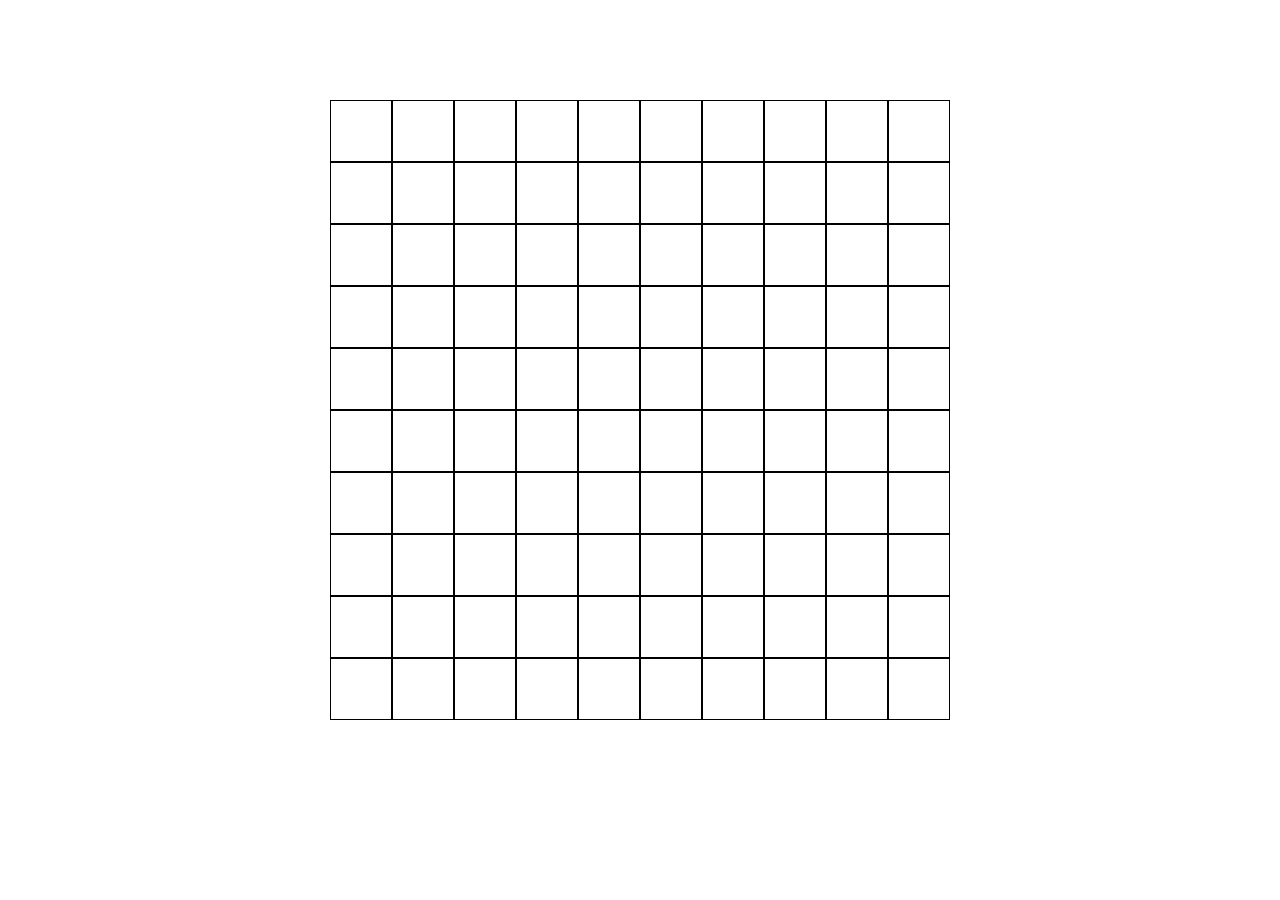
==== index.html @ 5c36451f "initial commit" ====
<!DOCTYPE html>
<html>
<head>
	<title>100 Blocks A Day</title>
	<style type="text/css">
		body {
			max-width: 620px;
			margin: auto;
			margin-top: 100px;
			display: flex;
			justify-content: space-around;
			flex-wrap: wrap;
		}

		.block {
			width: 60px;
			height: 60px;
			border: 1px solid black;
		}

		.row {
			background-color: red;
			width: 100px;
			height: 100px;
			border: 1px solid black;
		}
	</style>
</head>
<body>
	<script type="text/javascript">
		var colorBlock = function() {
			console.log("clicked");
			this.style.backgroundColor = "red";
		};

		for (var i = 0; i < 100; i++) {
			var block = document.createElement("div");
			// adding +1 to the count to make it more human-intuitive (1-100)
			block.id = "block" + (i + 1).toString();
			block.className = "block";
			block.addEventListener("click", colorBlock);
			document.getElementsByTagName("body")[0].appendChild(block);
		}
	</script>

</body>
</html>
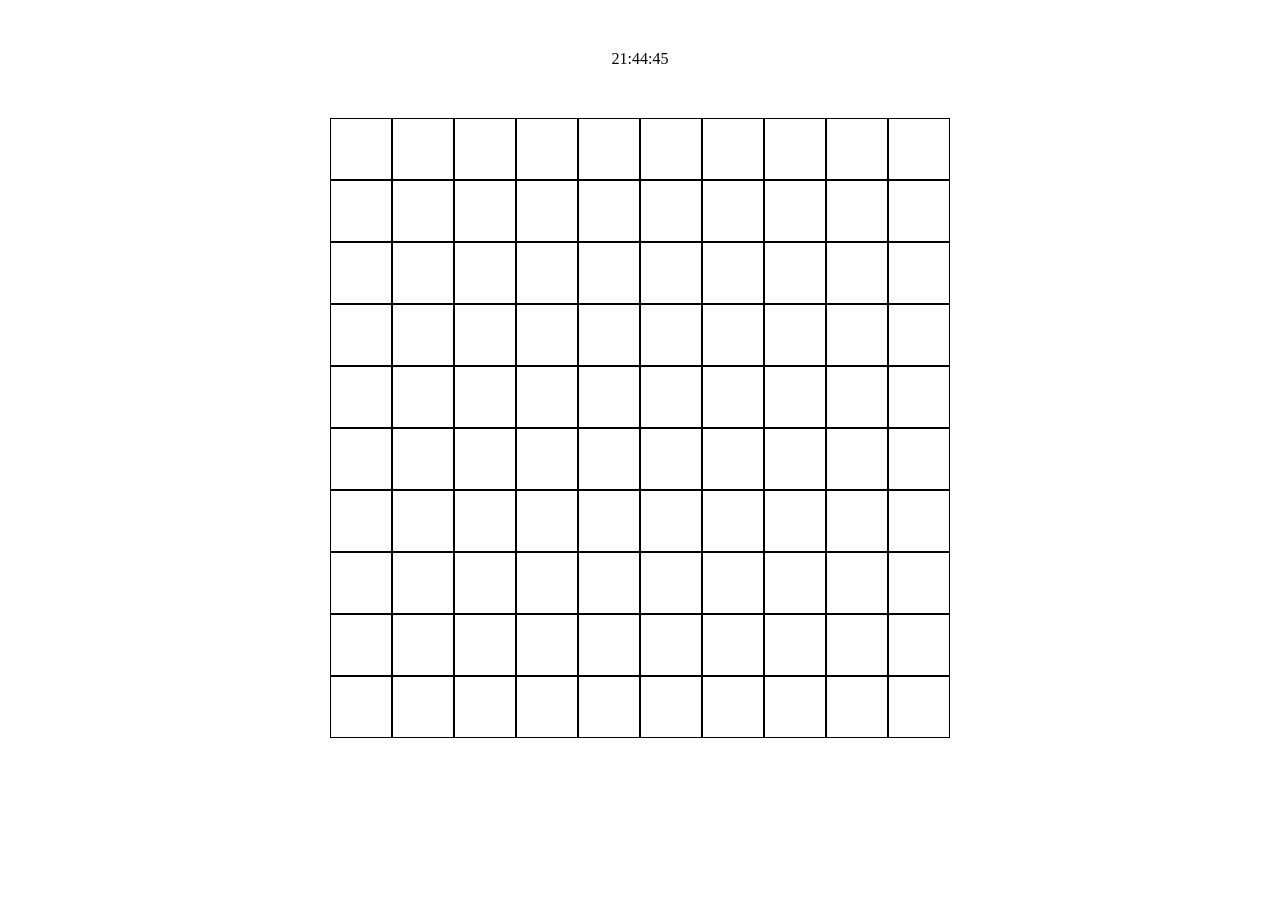
==== commit ad5e3218: "add time" ====
--- a/index.html
+++ b/index.html
@@ -6,7 +6,11 @@
 		body {
 			max-width: 620px;
 			margin: auto;
-			margin-top: 100px;
+			margin-top: 50px;
+		}
+
+		#all-blocks {
+			margin-top: 50px;
 			display: flex;
 			justify-content: space-around;
 			flex-wrap: wrap;
@@ -18,19 +22,44 @@
 			border: 1px solid black;
 		}
 
-		.row {
-			background-color: red;
-			width: 100px;
-			height: 100px;
-			border: 1px solid black;
+		#time {
+			text-align: center;
 		}
+
 	</style>
+	<script type="text/javascript">
+		// display time at the top of the page
+		var startTime = function() {
+			var today = new Date();
+			var h = today.getHours();
+			var m = today.getMinutes();
+			var s = today.getSeconds();
+			m = checkTime(m);
+			s = checkTime(s);
+			document.getElementById("time").innerHTML = h + ":" + m + ":" + s;
+			// make it tick!
+			var t = setTimeout(startTime, 500);
+		};
+
+		var checkTime = function(i) {
+			if (i < 10) {
+				i = "0" + i; // add zero in front of numbers < 10
+			}
+			return i;
+		};
+	</script>
 </head>
-<body>
-	<script type="text/javascript">
+
+<body onload="startTime()">
+<div id="time"></div>
+<div id="all-blocks"></div>
+<script type="text/javascript">
+
+		// TODO: allow user to de-select button on second click action
+		// TODO: allow user to drag to select multiple blocks
 		var colorBlock = function() {
-			console.log("clicked");
-			this.style.backgroundColor = "red";
+			// TODO: allow different color selections for different time slots
+			this.style.backgroundColor = "orange";
 		};
 
 		for (var i = 0; i < 100; i++) {
@@ -39,9 +68,8 @@
 			block.id = "block" + (i + 1).toString();
 			block.className = "block";
 			block.addEventListener("click", colorBlock);
-			document.getElementsByTagName("body")[0].appendChild(block);
+			document.getElementById("all-blocks").appendChild(block);
 		}
-	</script>
-
+</script>
 </body>
 </html>
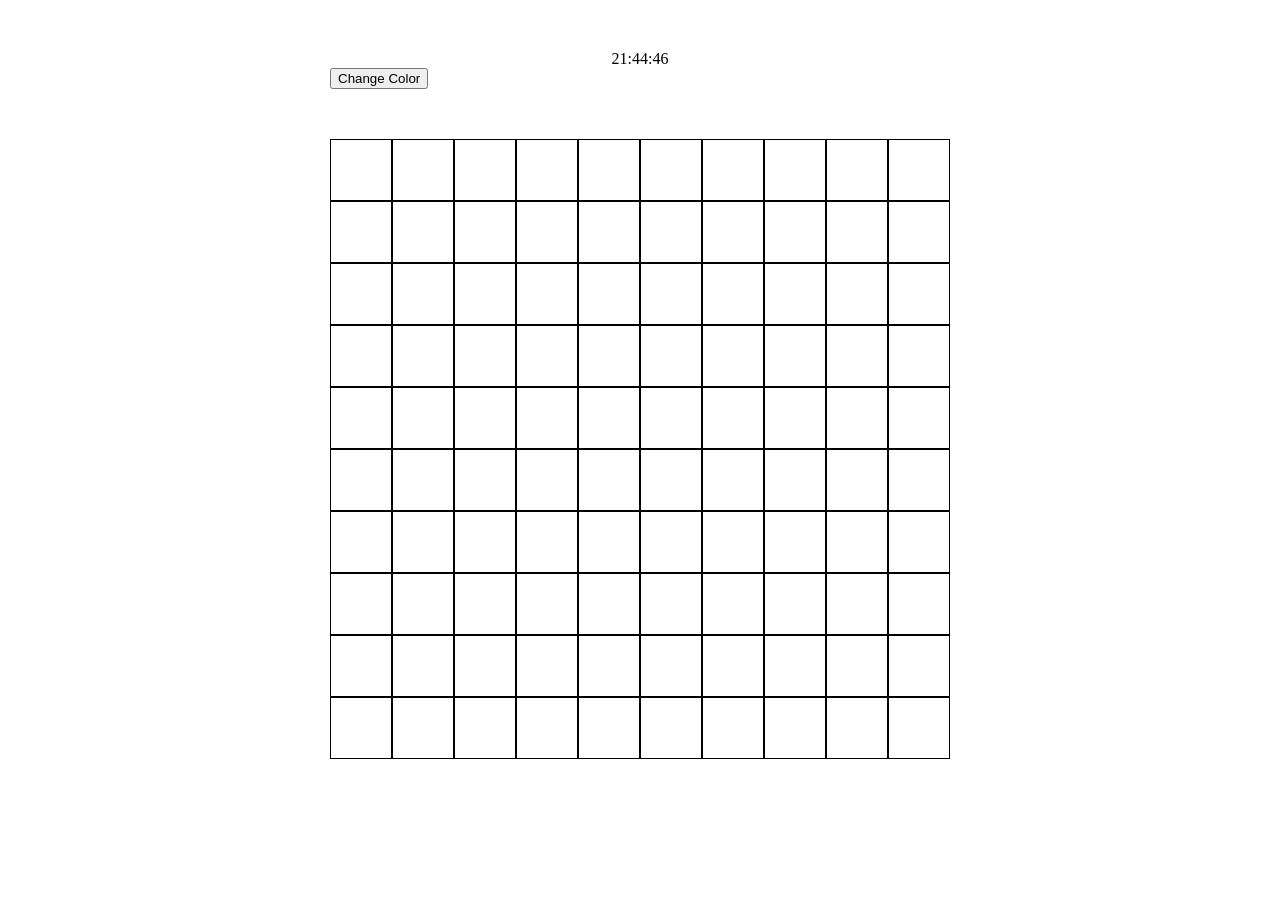
==== commit 9043436d: "switch color back on second click" ====
--- a/index.html
+++ b/index.html
@@ -47,19 +47,35 @@
 			}
 			return i;
 		};
+
+		var switchColor = function(color) {
+			if (color == "orange") {
+				color = "red";
+			}
+			else {
+				color = "orange";
+			}
+		};
 	</script>
 </head>
 
 <body onload="startTime()">
 <div id="time"></div>
+<!-- TODO: make it possible to change the color that a square assumes when clicked -->
+<button id="color-switch" onclick="switchColor()">Change Color</button>
 <div id="all-blocks"></div>
 <script type="text/javascript">
-
-		// TODO: allow user to de-select button on second click action
 		// TODO: allow user to drag to select multiple blocks
 		var colorBlock = function() {
+			var color = "red";
+			if (this.style.backgroundColor == "white") {
+				this.style.backgroundColor = color;
+			}
+			// restore white color on second click
+			else {
+				this.style.backgroundColor = "white";
+			}
 			// TODO: allow different color selections for different time slots
-			this.style.backgroundColor = "orange";
 		};
 
 		for (var i = 0; i < 100; i++) {
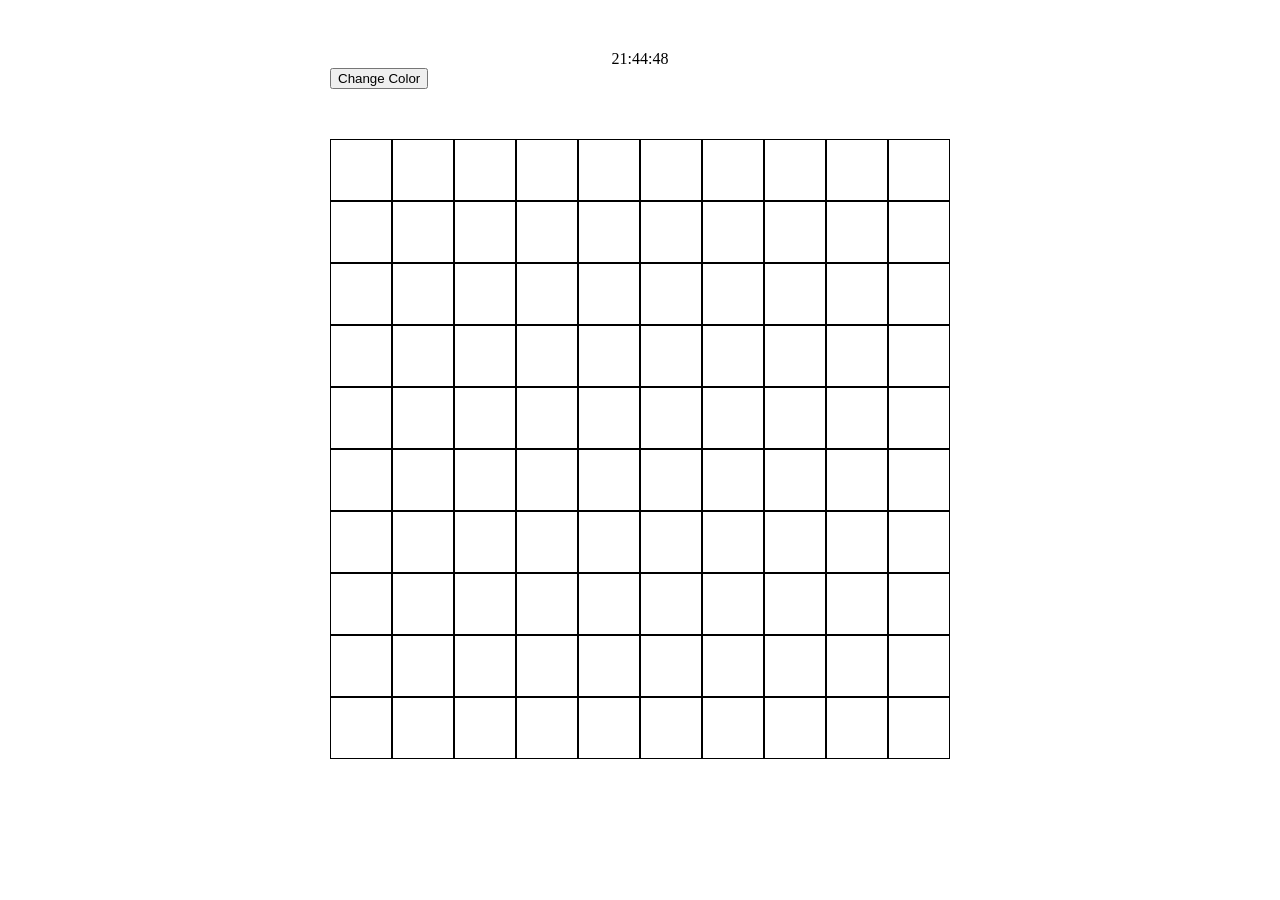
==== commit 4367fd23: "fix: single-click changes color" ====
--- a/index.html
+++ b/index.html
@@ -61,21 +61,27 @@
 
 <body onload="startTime()">
 <div id="time"></div>
+
 <!-- TODO: make it possible to change the color that a square assumes when clicked -->
+
 <button id="color-switch" onclick="switchColor()">Change Color</button>
 <div id="all-blocks"></div>
 <script type="text/javascript">
+
 		// TODO: allow user to drag to select multiple blocks
+
 		var colorBlock = function() {
 			var color = "red";
-			if (this.style.backgroundColor == "white") {
+			if (this.style.backgroundColor == "") {
 				this.style.backgroundColor = color;
 			}
-			// restore white color on second click
+			// restore no color on second click
 			else {
-				this.style.backgroundColor = "white";
+				this.style.backgroundColor = "";
 			}
+
 			// TODO: allow different color selections for different time slots
+
 		};
 
 		for (var i = 0; i < 100; i++) {
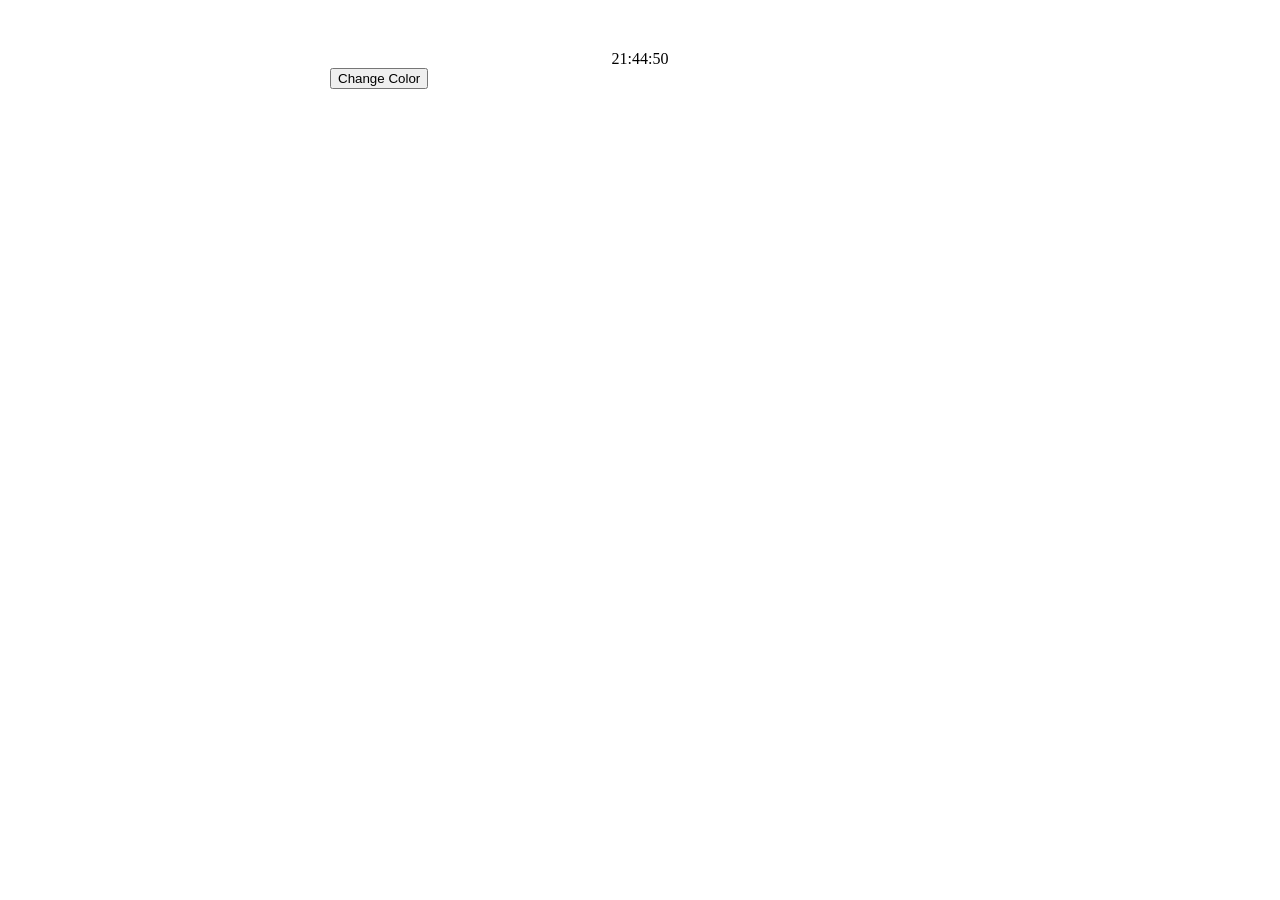
==== commit fab6e5bf: "transition to d3.js" ====
--- a/index.html
+++ b/index.html
@@ -2,6 +2,7 @@
 <html>
 <head>
 	<title>100 Blocks A Day</title>
+	<script src="d3.min.js"></script>
 	<style type="text/css">
 		body {
 			max-width: 620px;
@@ -47,15 +48,6 @@
 			}
 			return i;
 		};
-
-		var switchColor = function(color) {
-			if (color == "orange") {
-				color = "red";
-			}
-			else {
-				color = "orange";
-			}
-		};
 	</script>
 </head>
 
@@ -64,14 +56,32 @@
 
 <!-- TODO: make it possible to change the color that a square assumes when clicked -->
 
-<button id="color-switch" onclick="switchColor()">Change Color</button>
+<button id="color-switch" onclick="switchColor(color)">Change Color</button>
 <div id="all-blocks"></div>
 <script type="text/javascript">
+
+		var color = "";
+
+		//console.log(color);
+
+		var switchColor = function(color) {
+			console.log(color);
+			if (color == "orange") {
+				color = "red";
+			}
+			else {
+				color = "orange";
+			}
+			return color;
+		};
+
+		var color = switchColor(color);
+		//console.log(color);
 
 		// TODO: allow user to drag to select multiple blocks
 
 		var colorBlock = function() {
-			var color = "red";
+
 			if (this.style.backgroundColor == "") {
 				this.style.backgroundColor = color;
 			}
@@ -84,13 +94,15 @@
 
 		};
 
+		// creating the blocks with d3
+		var allBlocks = d3.select('#all-blocks');
 		for (var i = 0; i < 100; i++) {
-			var block = document.createElement("div");
+			var block = allBlocks.append('div');
 			// adding +1 to the count to make it more human-intuitive (1-100)
-			block.id = "block" + (i + 1).toString();
-			block.className = "block";
-			block.addEventListener("click", colorBlock);
-			document.getElementById("all-blocks").appendChild(block);
+			var blockID = "block" + (i + 1).toString();
+			block.attr('id', blockID)
+					.attr('class', 'block')
+					.on('click', colorBlock);
 		}
 </script>
 </body>
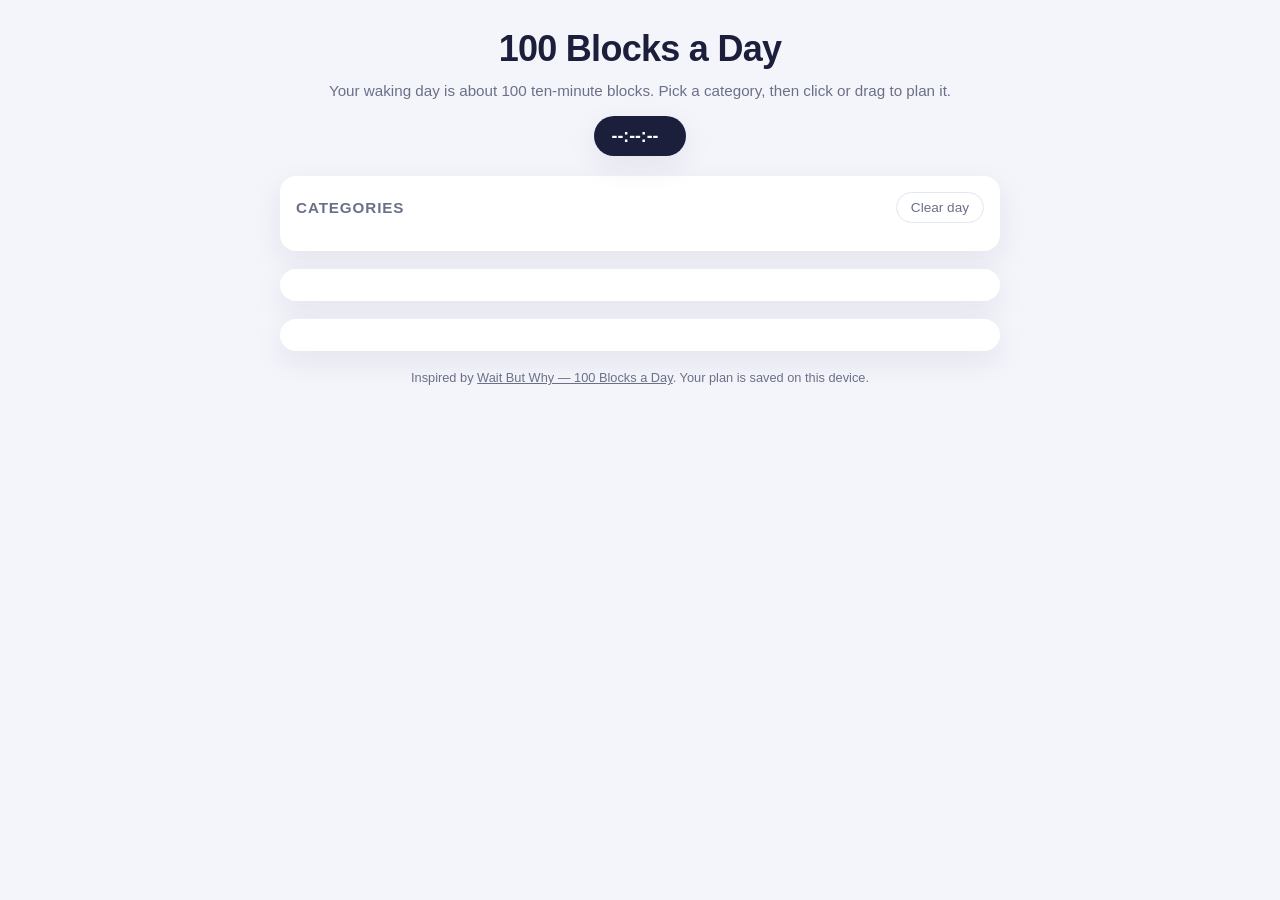
==== commit 85df94a1: "Rebuild planner: categories, drag-to-paint, persistence, mobile - Fix non-working "Change Color" but" ====
--- a/index.html
+++ b/index.html
@@ -1,109 +1,457 @@
 <!DOCTYPE html>
-<html>
+<html lang="en">
 <head>
+	<meta charset="utf-8">
+	<meta name="viewport" content="width=device-width, initial-scale=1, viewport-fit=cover">
+	<meta name="theme-color" content="#1b1f3b">
 	<title>100 Blocks A Day</title>
 	<script src="d3.min.js"></script>
 	<style type="text/css">
+		:root {
+			--bg: #f4f5fb;
+			--panel: #ffffff;
+			--ink: #1b1f3b;
+			--muted: #6b7088;
+			--line: #e3e5f0;
+			--shadow: 0 10px 30px rgba(27, 31, 59, 0.08);
+			--radius: 16px;
+		}
+
+		* { box-sizing: border-box; }
+
+		html { -webkit-text-size-adjust: 100%; }
+
 		body {
-			max-width: 620px;
-			margin: auto;
-			margin-top: 50px;
+			margin: 0;
+			padding: 24px 16px calc(40px + env(safe-area-inset-bottom));
+			background: var(--bg);
+			color: var(--ink);
+			font-family: -apple-system, BlinkMacSystemFont, "Segoe UI", Roboto, Helvetica, Arial, sans-serif;
+			line-height: 1.4;
+		}
+
+		.wrap {
+			max-width: 720px;
+			margin: 0 auto;
+		}
+
+		header {
+			text-align: center;
+			margin-bottom: 20px;
+		}
+
+		header h1 {
+			margin: 0;
+			font-size: clamp(1.6rem, 5vw, 2.25rem);
+			letter-spacing: -0.02em;
+		}
+
+		header p {
+			margin: 6px 0 0;
+			color: var(--muted);
+			font-size: 0.95rem;
+		}
+
+		.clock {
+			display: inline-flex;
+			align-items: baseline;
+			gap: 10px;
+			margin-top: 14px;
+			padding: 8px 18px;
+			background: var(--ink);
+			color: #fff;
+			border-radius: 999px;
+			box-shadow: var(--shadow);
+		}
+
+		.clock #time {
+			font-variant-numeric: tabular-nums;
+			font-weight: 600;
+			font-size: 1.1rem;
+		}
+
+		.clock #date {
+			font-size: 0.8rem;
+			color: rgba(255, 255, 255, 0.7);
+		}
+
+		.panel {
+			background: var(--panel);
+			border-radius: var(--radius);
+			box-shadow: var(--shadow);
+			padding: 16px;
+			margin-bottom: 18px;
+		}
+
+		.palette-head {
+			display: flex;
+			justify-content: space-between;
+			align-items: center;
+			gap: 12px;
+			margin-bottom: 12px;
+		}
+
+		.palette-head h2 {
+			margin: 0;
+			font-size: 0.95rem;
+			text-transform: uppercase;
+			letter-spacing: 0.06em;
+			color: var(--muted);
+		}
+
+		#clear-day {
+			border: 1px solid var(--line);
+			background: #fff;
+			color: var(--muted);
+			padding: 7px 14px;
+			border-radius: 999px;
+			font-size: 0.85rem;
+			cursor: pointer;
+			transition: background 0.15s, color 0.15s;
+		}
+
+		#clear-day:hover { background: #fff0f0; color: #d23b3b; border-color: #f2c2c2; }
+
+		.palette {
+			display: flex;
+			flex-wrap: wrap;
+			gap: 8px;
+		}
+
+		.swatch {
+			display: inline-flex;
+			align-items: center;
+			gap: 8px;
+			padding: 8px 12px;
+			border: 2px solid transparent;
+			border-radius: 999px;
+			background: var(--bg);
+			cursor: pointer;
+			font-size: 0.85rem;
+			font-weight: 500;
+			user-select: none;
+			transition: transform 0.1s, border-color 0.15s, box-shadow 0.15s;
+		}
+
+		.swatch:hover { transform: translateY(-1px); }
+
+		.swatch[aria-pressed="true"] {
+			border-color: var(--ink);
+			box-shadow: var(--shadow);
+		}
+
+		.swatch .dot {
+			width: 16px;
+			height: 16px;
+			border-radius: 50%;
+			border: 1px solid rgba(0, 0, 0, 0.12);
+		}
+
+		.swatch.erase .dot {
+			background:
+				linear-gradient(45deg, transparent 45%, #d23b3b 45%, #d23b3b 55%, transparent 55%),
+				#fff;
 		}
 
 		#all-blocks {
-			margin-top: 50px;
+			display: grid;
+			grid-template-columns: repeat(10, 1fr);
+			gap: clamp(3px, 1.2vw, 7px);
+			touch-action: none; /* let us paint by dragging instead of scrolling */
+		}
+
+		.block {
+			aspect-ratio: 1 / 1;
+			border-radius: 6px;
+			background: #fff;
+			border: 1px solid var(--line);
+			cursor: pointer;
+			position: relative;
+			transition: transform 0.08s, box-shadow 0.12s;
+		}
+
+		.block:hover { box-shadow: 0 0 0 2px rgba(27, 31, 59, 0.2); }
+
+		.block.filled { border-color: transparent; }
+
+		.summary {
 			display: flex;
-			justify-content: space-around;
 			flex-wrap: wrap;
-		}
-
-		.block {
-			width: 60px;
-			height: 60px;
-			border: 1px solid black;
-		}
-
-		#time {
+			gap: 10px;
+		}
+
+		.stat {
+			display: flex;
+			align-items: center;
+			gap: 8px;
+			font-size: 0.85rem;
+			color: var(--muted);
+		}
+
+		.stat .dot {
+			width: 12px;
+			height: 12px;
+			border-radius: 50%;
+		}
+
+		.stat.total {
+			margin-left: auto;
+			font-weight: 600;
+			color: var(--ink);
+		}
+
+		footer {
 			text-align: center;
-		}
-
+			color: var(--muted);
+			font-size: 0.8rem;
+			margin-top: 8px;
+		}
+
+		footer a { color: var(--muted); }
 	</style>
-	<script type="text/javascript">
-		// display time at the top of the page
-		var startTime = function() {
-			var today = new Date();
-			var h = today.getHours();
-			var m = today.getMinutes();
-			var s = today.getSeconds();
-			m = checkTime(m);
-			s = checkTime(s);
-			document.getElementById("time").innerHTML = h + ":" + m + ":" + s;
-			// make it tick!
-			var t = setTimeout(startTime, 500);
-		};
-
-		var checkTime = function(i) {
-			if (i < 10) {
-				i = "0" + i; // add zero in front of numbers < 10
-			}
-			return i;
-		};
-	</script>
 </head>
 
-<body onload="startTime()">
-<div id="time"></div>
-
-<!-- TODO: make it possible to change the color that a square assumes when clicked -->
-
-<button id="color-switch" onclick="switchColor(color)">Change Color</button>
-<div id="all-blocks"></div>
+<body>
+<div class="wrap">
+	<header>
+		<h1>100 Blocks a Day</h1>
+		<p>Your waking day is about 100 ten-minute blocks. Pick a category, then click or drag to plan it.</p>
+		<div class="clock">
+			<span id="time">--:--:--</span>
+			<span id="date"></span>
+		</div>
+	</header>
+
+	<section class="panel">
+		<div class="palette-head">
+			<h2>Categories</h2>
+			<button id="clear-day" type="button">Clear day</button>
+		</div>
+		<div class="palette" id="palette"></div>
+	</section>
+
+	<section class="panel">
+		<div id="all-blocks"></div>
+	</section>
+
+	<section class="panel">
+		<div class="summary" id="summary"></div>
+	</section>
+
+	<footer>
+		Inspired by <a href="https://waitbutwhy.com/2016/10/100-blocks-day.html" target="_blank" rel="noopener">Wait But Why &mdash; 100 Blocks a Day</a>.
+		Your plan is saved on this device.
+	</footer>
+</div>
+
 <script type="text/javascript">
-
-		var color = "";
-
-		//console.log(color);
-
-		var switchColor = function(color) {
-			console.log(color);
-			if (color == "orange") {
-				color = "red";
-			}
-			else {
-				color = "orange";
-			}
-			return color;
-		};
-
-		var color = switchColor(color);
-		//console.log(color);
-
-		// TODO: allow user to drag to select multiple blocks
-
-		var colorBlock = function() {
-
-			if (this.style.backgroundColor == "") {
-				this.style.backgroundColor = color;
-			}
-			// restore no color on second click
-			else {
-				this.style.backgroundColor = "";
-			}
-
-			// TODO: allow different color selections for different time slots
-
-		};
-
-		// creating the blocks with d3
-		var allBlocks = d3.select('#all-blocks');
-		for (var i = 0; i < 100; i++) {
-			var block = allBlocks.append('div');
-			// adding +1 to the count to make it more human-intuitive (1-100)
-			var blockID = "block" + (i + 1).toString();
-			block.attr('id', blockID)
-					.attr('class', 'block')
-					.on('click', colorBlock);
-		}
+	"use strict";
+
+	var TOTAL_BLOCKS = 100;
+	var MINUTES_PER_BLOCK = 10;
+
+	// Category palette. The first entry (Erase) clears a block.
+	var CATEGORIES = [
+		{ id: "erase",   label: "Erase",   color: null },
+		{ id: "sleep",   label: "Sleep",   color: "#5b6bd6" },
+		{ id: "work",    label: "Work",    color: "#3aa0ff" },
+		{ id: "health",  label: "Health",  color: "#2bb673" },
+		{ id: "eat",     label: "Eat",     color: "#f5a623" },
+		{ id: "social",  label: "Social",  color: "#ec5f9b" },
+		{ id: "leisure", label: "Leisure", color: "#9b59d6" },
+		{ id: "chores",  label: "Chores",  color: "#8a93a8" }
+	];
+
+	function colorOf(id) {
+		for (var i = 0; i < CATEGORIES.length; i++) {
+			if (CATEGORIES[i].id === id) { return CATEGORIES[i].color; }
+		}
+		return null;
+	}
+
+	// ---- live clock -------------------------------------------------------
+	function pad(n) { return n < 10 ? "0" + n : "" + n; }
+
+	function tick() {
+		var now = new Date();
+		document.getElementById("time").textContent =
+			pad(now.getHours()) + ":" + pad(now.getMinutes()) + ":" + pad(now.getSeconds());
+		document.getElementById("date").textContent =
+			now.toLocaleDateString(undefined, { weekday: "short", month: "short", day: "numeric" });
+		setTimeout(tick, 500);
+	}
+
+	// ---- persistence (one saved plan per calendar day) --------------------
+	function storageKey() {
+		var d = new Date();
+		return "blocks-" + d.getFullYear() + "-" + pad(d.getMonth() + 1) + "-" + pad(d.getDate());
+	}
+
+	// plan[i] = category id (or "erase"/undefined for empty)
+	var plan = {};
+
+	function loadPlan() {
+		try {
+			var raw = localStorage.getItem(storageKey());
+			plan = raw ? JSON.parse(raw) : {};
+		} catch (e) {
+			plan = {};
+		}
+	}
+
+	function savePlan() {
+		try {
+			localStorage.setItem(storageKey(), JSON.stringify(plan));
+		} catch (e) { /* storage unavailable; keep working in-memory */ }
+	}
+
+	// ---- state ------------------------------------------------------------
+	var activeCategory = "sleep"; // default paint color
+	var isPainting = false;
+
+	function applyToBlock(node) {
+		var idx = node.getAttribute("data-idx");
+		var color = colorOf(activeCategory);
+		if (activeCategory === "erase" || color === null) {
+			delete plan[idx];
+			node.style.backgroundColor = "";
+			node.classList.remove("filled");
+		} else {
+			plan[idx] = activeCategory;
+			node.style.backgroundColor = color;
+			node.classList.add("filled");
+		}
+	}
+
+	function renderBlockFromPlan(node, idx) {
+		var color = colorOf(plan[idx]);
+		if (color) {
+			node.style.backgroundColor = color;
+			node.classList.add("filled");
+		} else {
+			node.style.backgroundColor = "";
+			node.classList.remove("filled");
+		}
+	}
+
+	// ---- summary ----------------------------------------------------------
+	function updateSummary() {
+		var counts = {};
+		var used = 0;
+		Object.keys(plan).forEach(function(idx) {
+			counts[plan[idx]] = (counts[plan[idx]] || 0) + 1;
+			used++;
+		});
+
+		var summary = d3.select("#summary");
+		summary.selectAll("*").remove();
+
+		CATEGORIES.forEach(function(cat) {
+			if (cat.id === "erase" || !counts[cat.id]) { return; }
+			var n = counts[cat.id];
+			var mins = n * MINUTES_PER_BLOCK;
+			var label = n + " · " + Math.floor(mins / 60) + "h" + pad(mins % 60);
+			var stat = summary.append("div").attr("class", "stat");
+			stat.append("span").attr("class", "dot").style("background-color", cat.color);
+			stat.append("span").text(cat.label + ": " + label);
+		});
+
+		var total = summary.append("div").attr("class", "stat total");
+		total.append("span").text(used + " / " + TOTAL_BLOCKS + " blocks planned");
+	}
+
+	// ---- palette ----------------------------------------------------------
+	function buildPalette() {
+		var palette = d3.select("#palette");
+		CATEGORIES.forEach(function(cat) {
+			var btn = palette.append("button")
+				.attr("type", "button")
+				.attr("class", cat.id === "erase" ? "swatch erase" : "swatch")
+				.attr("data-cat", cat.id)
+				.attr("aria-pressed", cat.id === activeCategory ? "true" : "false")
+				.on("click", function() { setActive(cat.id); });
+			btn.append("span").attr("class", "dot")
+				.style("background-color", cat.color || null);
+			btn.append("span").text(cat.label);
+		});
+	}
+
+	function setActive(id) {
+		activeCategory = id;
+		d3.selectAll(".swatch").attr("aria-pressed", function() {
+			return this.getAttribute("data-cat") === id ? "true" : "false";
+		});
+	}
+
+	// ---- blocks + painting ------------------------------------------------
+	function buildBlocks() {
+		var allBlocks = d3.select("#all-blocks");
+		for (var i = 0; i < TOTAL_BLOCKS; i++) {
+			allBlocks.append("div")
+				.attr("class", "block")
+				.attr("data-idx", i)
+				.attr("title", "Block " + (i + 1));
+		}
+		// reflect any saved plan
+		d3.selectAll(".block").each(function() {
+			renderBlockFromPlan(this, this.getAttribute("data-idx"));
+		});
+	}
+
+	function blockUnderPoint(x, y) {
+		var el = document.elementFromPoint(x, y);
+		return el && el.classList && el.classList.contains("block") ? el : null;
+	}
+
+	function setupPainting() {
+		var grid = document.getElementById("all-blocks");
+
+		// Pointer events unify mouse + touch. We track movement ourselves via
+		// elementFromPoint so a single drag paints across many blocks on touch.
+		grid.addEventListener("pointerdown", function(e) {
+			var node = blockUnderPoint(e.clientX, e.clientY);
+			if (!node) { return; }
+			isPainting = true;
+			applyToBlock(node);
+			e.preventDefault();
+		});
+
+		grid.addEventListener("pointermove", function(e) {
+			if (!isPainting) { return; }
+			var node = blockUnderPoint(e.clientX, e.clientY);
+			if (node) { applyToBlock(node); }
+			e.preventDefault();
+		});
+
+		function endPaint() {
+			if (!isPainting) { return; }
+			isPainting = false;
+			savePlan();
+			updateSummary();
+		}
+
+		document.addEventListener("pointerup", endPaint);
+		document.addEventListener("pointercancel", endPaint);
+	}
+
+	// ---- init -------------------------------------------------------------
+	document.getElementById("clear-day").addEventListener("click", function() {
+		plan = {};
+		savePlan();
+		d3.selectAll(".block").each(function() {
+			this.style.backgroundColor = "";
+			this.classList.remove("filled");
+		});
+		updateSummary();
+	});
+
+	loadPlan();
+	buildPalette();
+	buildBlocks();
+	setupPainting();
+	updateSummary();
+	setActive(activeCategory);
+	tick();
 </script>
 </body>
-</html>+</html>
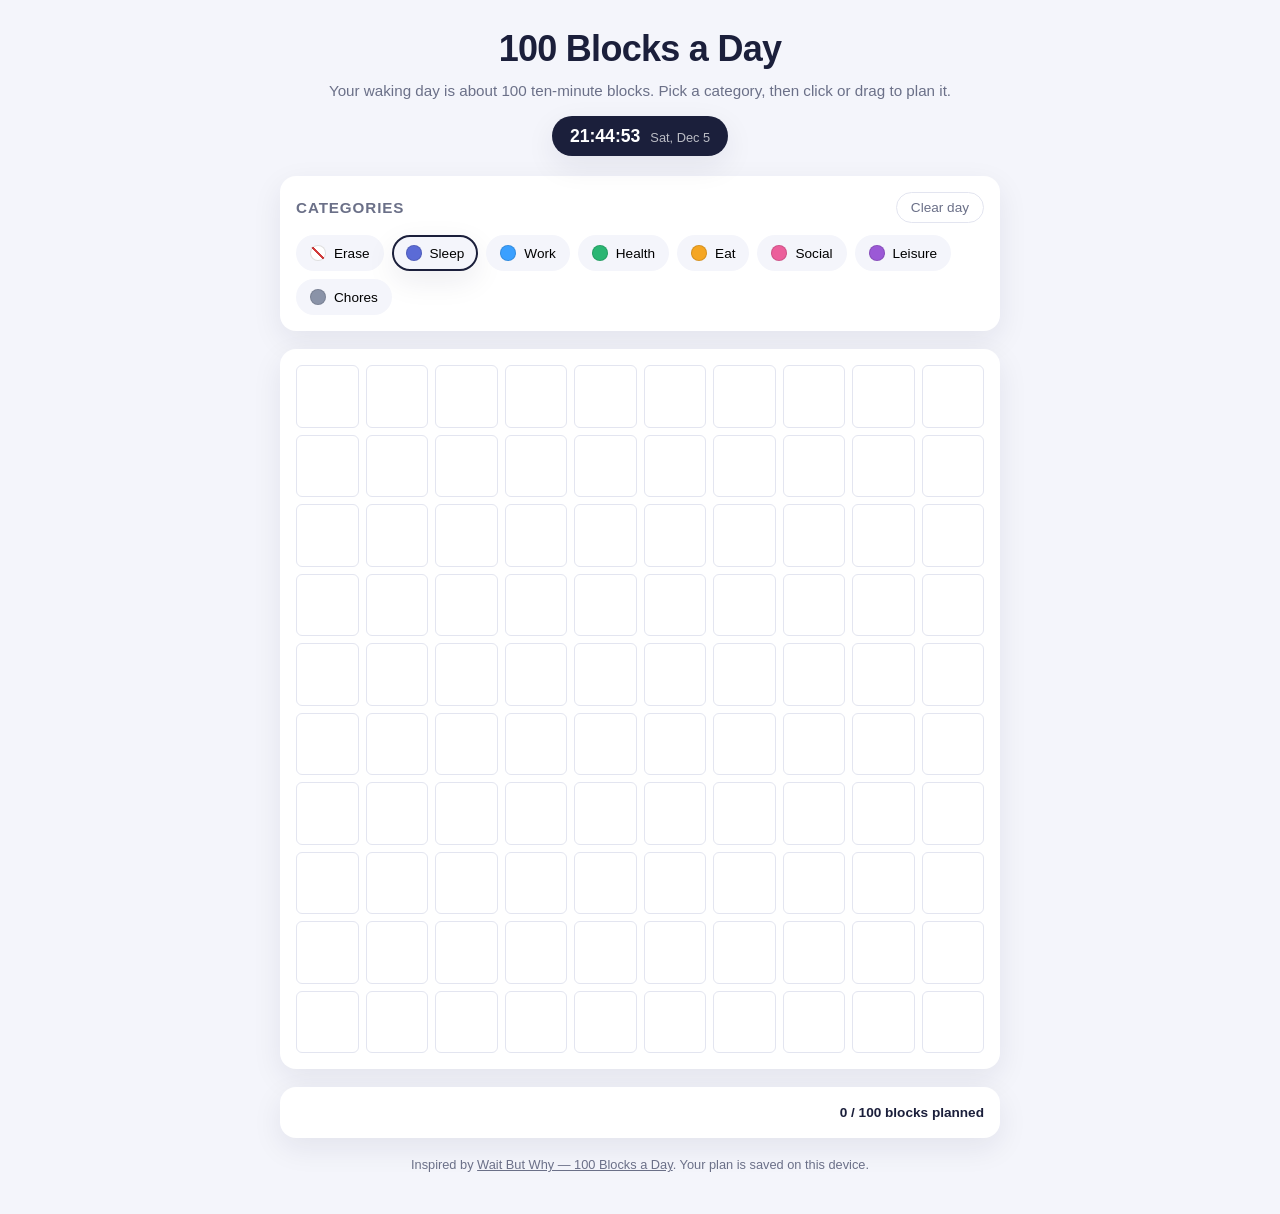
==== commit edf57bf4: "Drop d3 dependency, render with vanilla JS Replace d3 selections in buildPalette, buildBlocks, updat" ====
--- a/index.html
+++ b/index.html
@@ -5,7 +5,6 @@
 	<meta name="viewport" content="width=device-width, initial-scale=1, viewport-fit=cover">
 	<meta name="theme-color" content="#1b1f3b">
 	<title>100 Blocks A Day</title>
-	<script src="d3.min.js"></script>
 	<style type="text/css">
 		:root {
 			--bg: #f4f5fb;
@@ -343,59 +342,79 @@
 			used++;
 		});
 
-		var summary = d3.select("#summary");
-		summary.selectAll("*").remove();
+		var summary = document.getElementById("summary");
+		summary.innerHTML = "";
 
 		CATEGORIES.forEach(function(cat) {
 			if (cat.id === "erase" || !counts[cat.id]) { return; }
 			var n = counts[cat.id];
 			var mins = n * MINUTES_PER_BLOCK;
 			var label = n + " · " + Math.floor(mins / 60) + "h" + pad(mins % 60);
-			var stat = summary.append("div").attr("class", "stat");
-			stat.append("span").attr("class", "dot").style("background-color", cat.color);
-			stat.append("span").text(cat.label + ": " + label);
+			var stat = document.createElement("div");
+			stat.className = "stat";
+			var dot = document.createElement("span");
+			dot.className = "dot";
+			dot.style.backgroundColor = cat.color;
+			stat.appendChild(dot);
+			var text = document.createElement("span");
+			text.textContent = cat.label + ": " + label;
+			stat.appendChild(text);
+			summary.appendChild(stat);
 		});
 
-		var total = summary.append("div").attr("class", "stat total");
-		total.append("span").text(used + " / " + TOTAL_BLOCKS + " blocks planned");
+		var total = document.createElement("div");
+		total.className = "stat total";
+		var totalText = document.createElement("span");
+		totalText.textContent = used + " / " + TOTAL_BLOCKS + " blocks planned";
+		total.appendChild(totalText);
+		summary.appendChild(total);
 	}
 
 	// ---- palette ----------------------------------------------------------
 	function buildPalette() {
-		var palette = d3.select("#palette");
+		var palette = document.getElementById("palette");
 		CATEGORIES.forEach(function(cat) {
-			var btn = palette.append("button")
-				.attr("type", "button")
-				.attr("class", cat.id === "erase" ? "swatch erase" : "swatch")
-				.attr("data-cat", cat.id)
-				.attr("aria-pressed", cat.id === activeCategory ? "true" : "false")
-				.on("click", function() { setActive(cat.id); });
-			btn.append("span").attr("class", "dot")
-				.style("background-color", cat.color || null);
-			btn.append("span").text(cat.label);
+			var btn = document.createElement("button");
+			btn.type = "button";
+			btn.className = cat.id === "erase" ? "swatch erase" : "swatch";
+			btn.setAttribute("data-cat", cat.id);
+			btn.setAttribute("aria-pressed", cat.id === activeCategory ? "true" : "false");
+			btn.addEventListener("click", function() { setActive(cat.id); });
+
+			var dot = document.createElement("span");
+			dot.className = "dot";
+			if (cat.color) { dot.style.backgroundColor = cat.color; }
+			btn.appendChild(dot);
+
+			var text = document.createElement("span");
+			text.textContent = cat.label;
+			btn.appendChild(text);
+
+			palette.appendChild(btn);
 		});
 	}
 
 	function setActive(id) {
 		activeCategory = id;
-		d3.selectAll(".swatch").attr("aria-pressed", function() {
-			return this.getAttribute("data-cat") === id ? "true" : "false";
-		});
+		var swatches = document.querySelectorAll(".swatch");
+		for (var i = 0; i < swatches.length; i++) {
+			swatches[i].setAttribute("aria-pressed",
+				swatches[i].getAttribute("data-cat") === id ? "true" : "false");
+		}
 	}
 
 	// ---- blocks + painting ------------------------------------------------
 	function buildBlocks() {
-		var allBlocks = d3.select("#all-blocks");
+		var allBlocks = document.getElementById("all-blocks");
 		for (var i = 0; i < TOTAL_BLOCKS; i++) {
-			allBlocks.append("div")
-				.attr("class", "block")
-				.attr("data-idx", i)
-				.attr("title", "Block " + (i + 1));
-		}
-		// reflect any saved plan
-		d3.selectAll(".block").each(function() {
-			renderBlockFromPlan(this, this.getAttribute("data-idx"));
-		});
+			var block = document.createElement("div");
+			block.className = "block";
+			block.setAttribute("data-idx", i);
+			block.title = "Block " + (i + 1);
+			// reflect any saved plan
+			renderBlockFromPlan(block, String(i));
+			allBlocks.appendChild(block);
+		}
 	}
 
 	function blockUnderPoint(x, y) {
@@ -438,10 +457,11 @@
 	document.getElementById("clear-day").addEventListener("click", function() {
 		plan = {};
 		savePlan();
-		d3.selectAll(".block").each(function() {
-			this.style.backgroundColor = "";
-			this.classList.remove("filled");
-		});
+		var blocks = document.querySelectorAll(".block");
+		for (var i = 0; i < blocks.length; i++) {
+			blocks[i].style.backgroundColor = "";
+			blocks[i].classList.remove("filled");
+		}
 		updateSummary();
 	});
 
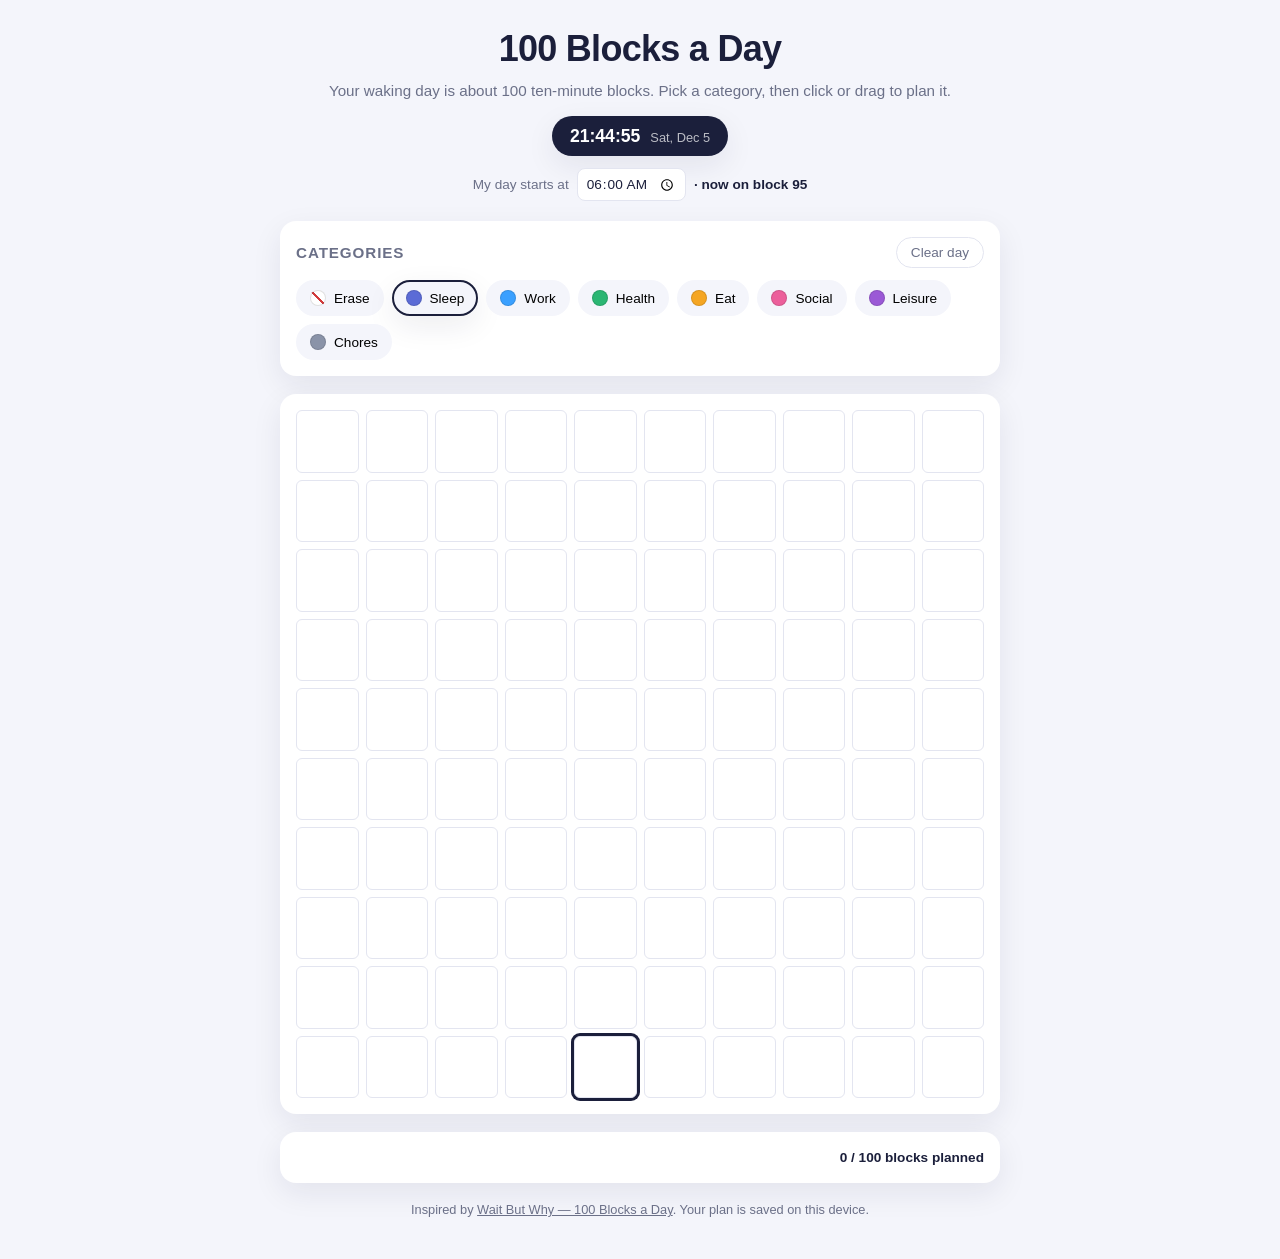
==== commit 2c309bdd: "Highlight the current block based on a settable day start - Add a "My day starts at" time input (def" ====
--- a/index.html
+++ b/index.html
@@ -173,6 +173,42 @@
 
 		.block.filled { border-color: transparent; }
 
+		/* the block matching the current time */
+		.block.now {
+			box-shadow: 0 0 0 3px var(--ink);
+			z-index: 1;
+			animation: nowPulse 2s ease-in-out infinite;
+		}
+
+		@keyframes nowPulse {
+			0%, 100% { box-shadow: 0 0 0 3px var(--ink); }
+			50% { box-shadow: 0 0 0 3px rgba(27, 31, 59, 0.35); }
+		}
+
+		.settings {
+			display: flex;
+			align-items: center;
+			justify-content: center;
+			flex-wrap: wrap;
+			gap: 8px;
+			margin-top: 12px;
+			font-size: 0.85rem;
+			color: var(--muted);
+		}
+
+		.settings label { font-weight: 500; }
+
+		.settings input[type="time"] {
+			font: inherit;
+			padding: 5px 8px;
+			border: 1px solid var(--line);
+			border-radius: 8px;
+			background: #fff;
+			color: var(--ink);
+		}
+
+		.settings #now-label { color: var(--ink); font-weight: 600; }
+
 		.summary {
 			display: flex;
 			flex-wrap: wrap;
@@ -219,6 +255,11 @@
 			<span id="time">--:--:--</span>
 			<span id="date"></span>
 		</div>
+		<div class="settings">
+			<label for="day-start">My day starts at</label>
+			<input type="time" id="day-start" value="06:00">
+			<span id="now-label"></span>
+		</div>
 	</header>
 
 	<section class="panel">
@@ -248,6 +289,9 @@
 
 	var TOTAL_BLOCKS = 100;
 	var MINUTES_PER_BLOCK = 10;
+	// 100 blocks x 10 min = 1000 min = the ~16h40m waking day.
+	var DAY_START_KEY = "day-start";
+	var dayStartMinutes = 6 * 60; // default: day starts at 06:00
 
 	// Category palette. The first entry (Erase) clears a block.
 	var CATEGORIES = [
@@ -277,7 +321,35 @@
 			pad(now.getHours()) + ":" + pad(now.getMinutes()) + ":" + pad(now.getSeconds());
 		document.getElementById("date").textContent =
 			now.toLocaleDateString(undefined, { weekday: "short", month: "short", day: "numeric" });
+		updateCurrentBlock(now);
 		setTimeout(tick, 500);
+	}
+
+	// Which block (0-99) corresponds to "now", or -1 if outside the day window.
+	function currentBlockIndex(now) {
+		var minutesIntoDay = (now.getHours() * 60 + now.getMinutes()) - dayStartMinutes;
+		if (minutesIntoDay < 0) {
+			minutesIntoDay += 24 * 60; // day window wraps past midnight
+		}
+		var idx = Math.floor(minutesIntoDay / MINUTES_PER_BLOCK);
+		return (idx >= 0 && idx < TOTAL_BLOCKS) ? idx : -1;
+	}
+
+	function updateCurrentBlock(now) {
+		var idx = currentBlockIndex(now);
+		var prev = document.querySelector(".block.now");
+		var label = document.getElementById("now-label");
+
+		if (idx < 0) {
+			if (prev) { prev.classList.remove("now"); }
+			label.textContent = "(outside your day)";
+			return;
+		}
+
+		var target = document.querySelector('.block[data-idx="' + idx + '"]');
+		if (prev && prev !== target) { prev.classList.remove("now"); }
+		if (target) { target.classList.add("now"); }
+		label.textContent = "· now on block " + (idx + 1);
 	}
 
 	// ---- persistence (one saved plan per calendar day) --------------------
@@ -465,10 +537,30 @@
 		updateSummary();
 	});
 
+	function setupDayStart() {
+		var input = document.getElementById("day-start");
+		var saved = null;
+		try { saved = localStorage.getItem(DAY_START_KEY); } catch (e) { /* ignore */ }
+		if (saved) { input.value = saved; }
+
+		function apply() {
+			var parts = input.value.split(":");
+			if (parts.length === 2) {
+				dayStartMinutes = (parseInt(parts[0], 10) || 0) * 60 + (parseInt(parts[1], 10) || 0);
+			}
+			try { localStorage.setItem(DAY_START_KEY, input.value); } catch (e) { /* ignore */ }
+			updateCurrentBlock(new Date());
+		}
+
+		input.addEventListener("change", apply);
+		apply(); // sync dayStartMinutes with whatever value the input holds
+	}
+
 	loadPlan();
 	buildPalette();
 	buildBlocks();
 	setupPainting();
+	setupDayStart();
 	updateSummary();
 	setActive(activeCategory);
 	tick();
